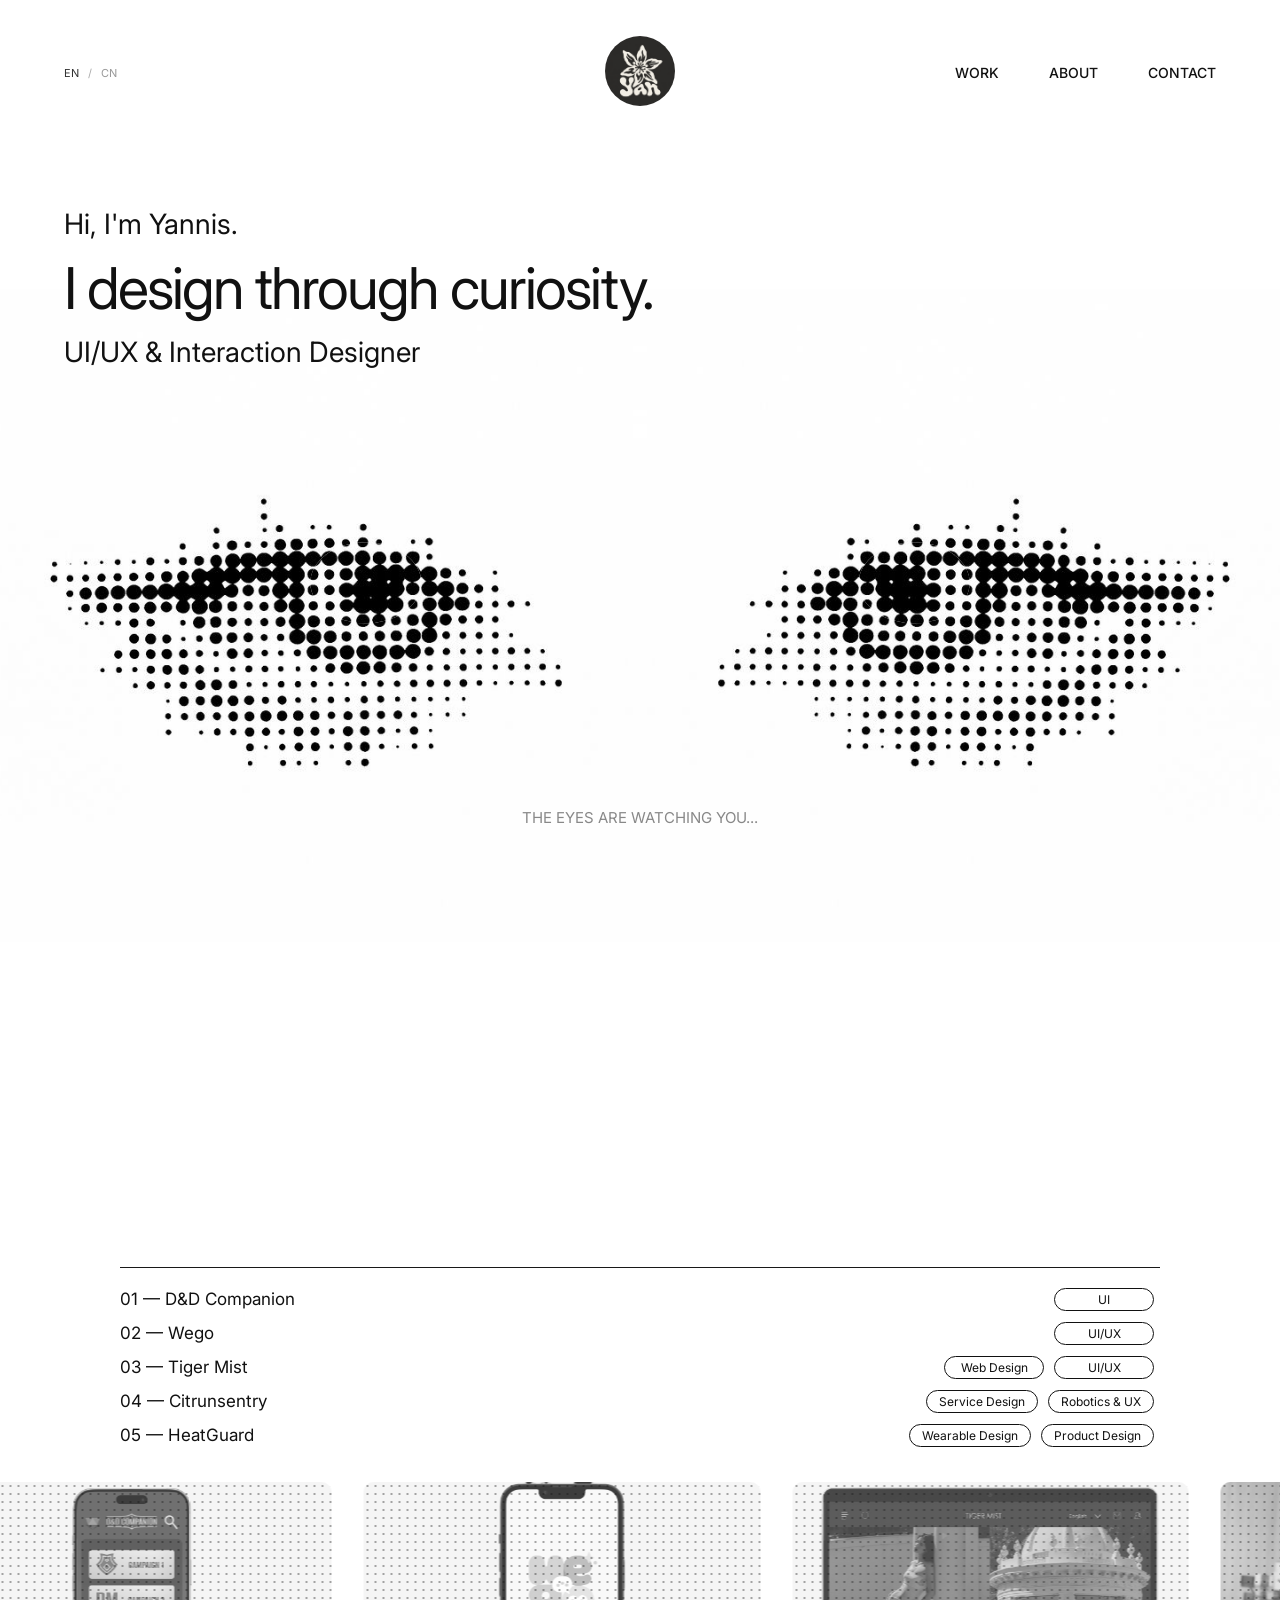
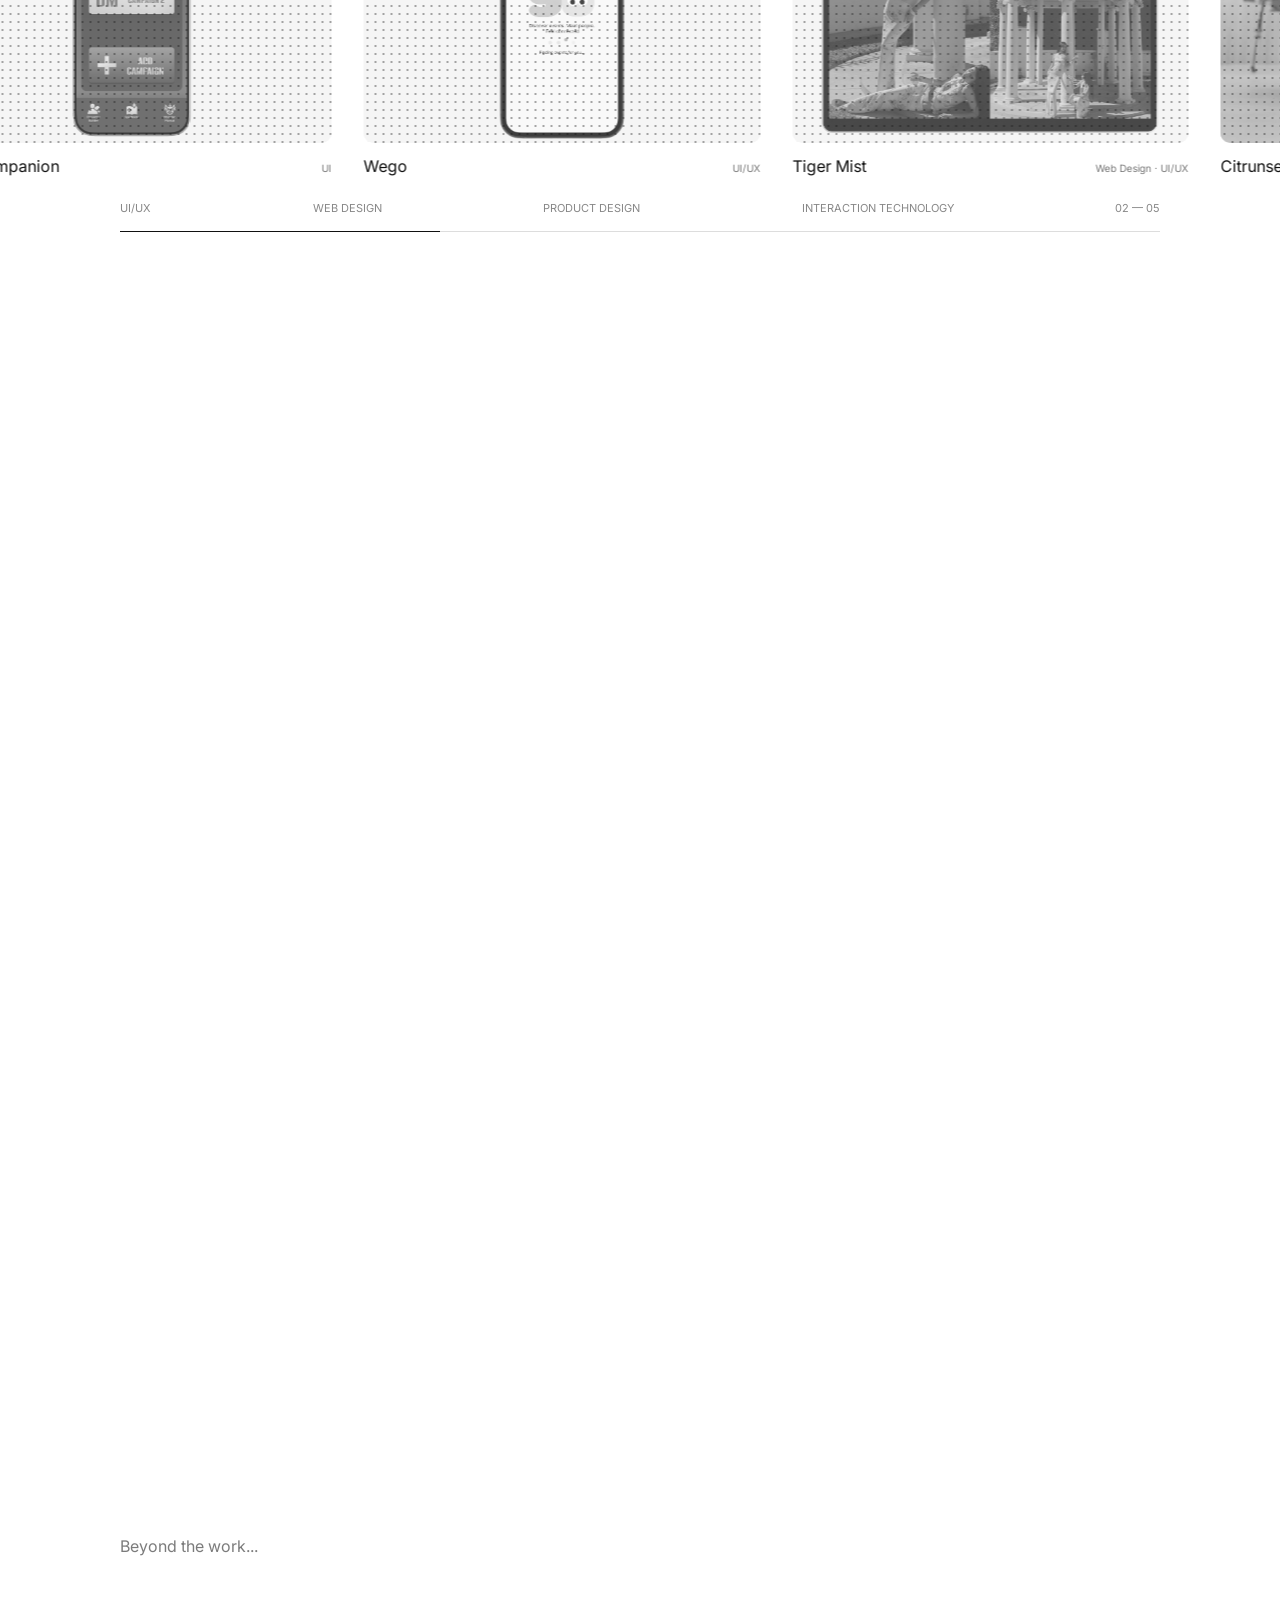
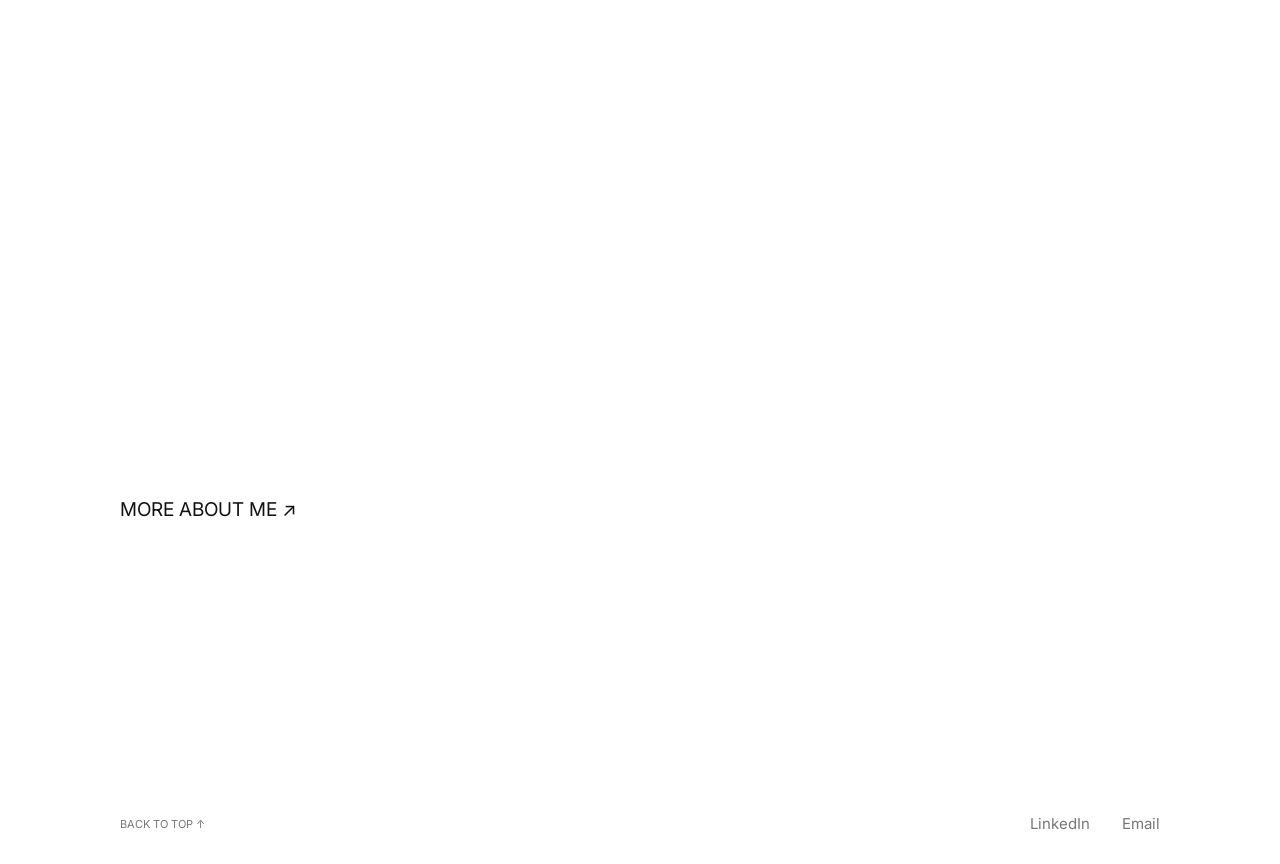
==== index.html @ 77204665 "Publish portfolio website" ====
<!doctype html><html lang="en"><head><meta charset="utf-8"><meta name="viewport" content="width=device-width,initial-scale=1"><title>Qiuyan Lai — Portfolio</title><link rel="stylesheet" href="home.css?v=language-text-4"><link rel="preconnect" href="https://fonts.googleapis.com"><link href="https://fonts.googleapis.com/css2?family=Inter:wght@300;400;500&family=Archivo+Narrow:wght@500&display=swap" rel="stylesheet"><link rel="stylesheet" href="contact-links.css?v=3"><link rel="stylesheet" href="home-content-width.css?v=2"></head><body>
<header><div class="language" aria-label="Language"><button class="active" data-lang="en">EN</button><button data-lang="zh">CN</button></div><a class="logo" href="#home" aria-label="Qiuyan Lai home"><img src="assets/home-v3/09c96.png" alt=""></a><nav><a href="#work">WORK</a><a href="about.html">ABOUT</a><a href="#contact">CONTACT</a></nav></header>
<main><section id="home" class="hero"><div class="intro"><p data-en="Hi, I'm Yannis." data-zh="你好，我是 Yannis。">Hi, I'm Yannis.</p><h1 data-en="I design through curiosity." data-zh="以好奇心，探索设计。">I design through curiosity.</h1><p data-en="UI/UX & Interaction Designer" data-zh="UI/UX 与交互设计师">UI/UX & Interaction Designer</p></div><canvas id="eyes" aria-label="Animated halftone eyes that gently follow your pointer"></canvas><p class="eyes-note">THE EYES ARE WATCHING YOU...</p></section>
<section id="work" class="work"><div class="work-pin"><div class="work-heading"><p>WHAT I’VE BEEN EXPLORING...</p><h2 data-en="Selected Works" data-zh="精选作品">Selected Works</h2></div><div class="project-list"><a class="project-row" href="dnd-companion.html" data-project><span>01 — D&D Companion</span><span class="tags"><span class="tag">UI</span></span></a><a class="project-row" href="wego.html" data-project><span>02 — Wego</span><span class="tags"><span class="tag">UI/UX</span></span></a><a class="project-row" href="tiger-mist.html" data-project><span>03 — Tiger Mist</span><span class="tags"><span class="tag">Web Design</span><span class="tag">UI/UX</span></span></a><a class="project-row" href="orchardtrack.html" data-project><span>04 — Citrunsentry</span><span class="tags"><span class="tag">Service Design</span><span class="tag">Robotics & UX</span></span></a><a class="project-row" href="heatguard.html" data-project><span>05 — HeatGuard</span><span class="tags"><span class="tag">Wearable Design</span><span class="tag">Product Design</span></span></a></div><div class="gallery-window" tabindex="0" aria-label="Projects. Use left and right arrow keys to browse."><div class="gallery"><a class="project-card" href="dnd-companion.html" data-project><div class="cover"><img class="color-dnd" src="assets/work-color/dnd.png" alt="D&D Companion project preview"><canvas class="halftone" aria-hidden="true"></canvas><span class="view">VIEW PROJECT ↗</span></div><div class="card-caption"><h3>D&D Companion</h3><span>UI</span></div></a><a class="project-card" href="wego.html" data-project><div class="cover"><img class="color-wego" src="assets/work-color/wego.png" alt="Wego project preview"><canvas class="halftone" aria-hidden="true"></canvas><span class="view">VIEW PROJECT ↗</span></div><div class="card-caption"><h3>Wego</h3><span>UI/UX</span></div></a><a class="project-card" href="tiger-mist.html" data-project><div class="cover"><img class="color-tiger-mist" src="assets/work-color/tiger-mist.png" alt="Tiger Mist project preview"><canvas class="halftone" aria-hidden="true"></canvas><span class="view">VIEW PROJECT ↗</span></div><div class="card-caption"><h3>Tiger Mist</h3><span>Web Design · UI/UX</span></div></a><a class="project-card" href="orchardtrack.html" data-project><div class="cover"><img class="color-orchardtrack" src="assets/work-color/orchardtrack.png" alt="Citrunsentry project preview"><canvas class="halftone" aria-hidden="true"></canvas><span class="view">VIEW PROJECT ↗</span></div><div class="card-caption"><h3>Citrunsentry</h3><span>Service Design · Robotics & UX</span></div></a><a class="project-card" href="heatguard.html" data-project><div class="cover"><img class="color-heatguard" src="assets/work-color/heatguard.png" alt="HeatGuard project preview"><canvas class="halftone" aria-hidden="true"></canvas><span class="view">VIEW PROJECT ↗</span></div><div class="card-caption"><h3>HeatGuard</h3><span>Wearable Design · Product Design</span></div></a></div></div><div class="gallery-footer"><span>UI/UX</span><span>WEB DESIGN</span><span>PRODUCT DESIGN</span><span>INTERACTION TECHNOLOGY</span><span class="gallery-count">01 — 05</span></div><div class="progress"><span></span></div></div></section>
<section id="about" class="about"><p class="section-note">Beyond the work...</p><a class="flower" href="about.html" aria-label="Read more about Yannis"><img class="flower-petal" src="assets/home-v3/b39a2.png" alt="" style="--fold:30deg;clip-path:polygon(50% 50%,-37.462% 1.519%,0.000% -36.603%,51.745% -49.985%)"><img class="flower-petal" src="assets/home-v3/b39a2.png" alt="" style="--fold:-30deg;clip-path:polygon(50% 50%,48.255% -49.985%,100.000% -36.603%,137.462% 1.519%)"><img class="flower-petal" src="assets/home-v3/b39a2.png" alt="" style="--fold:-90deg;clip-path:polygon(50% 50%,135.717% -1.504%,150.000% 50.000%,135.717% 101.504%)"><img class="flower-petal" src="assets/home-v3/b39a2.png" alt="" style="--fold:-150deg;clip-path:polygon(50% 50%,137.462% 98.481%,100.000% 136.603%,48.255% 149.985%)"><img class="flower-petal" src="assets/home-v3/b39a2.png" alt="" style="--fold:-210deg;clip-path:polygon(50% 50%,51.745% 149.985%,0.000% 136.603%,-37.462% 98.481%)"><img class="flower-petal" src="assets/home-v3/b39a2.png" alt="" style="--fold:-270deg;clip-path:polygon(50% 50%,-35.717% 101.504%,-50.000% 50.000%,-35.717% -1.504%)"><img class="flower-center" src="assets/home-v3/b39a2.png" alt=""></a><div class="about-copy"><h2>Hi again, I'm Yannis.</h2><p>I'm an interaction designer who enjoys exploring the space between people, technology, and everyday experiences.</p><p>Beyond design, I'm inspired by nature, making things by hand, and discovering new perspectives.</p><a href="about.html">MORE ABOUT ME ↗</a></div></section><footer id="contact"><div class="contact-links"><a class="contact-link" href="https://www.linkedin.com/in/qiuyan-lai-722b23402/" target="_blank" rel="noopener noreferrer">LinkedIn</a><span class="email-wrap"><button class="contact-link email-copy" type="button" aria-describedby="contact-email-tooltip">Email</button><span class="email-tooltip" id="contact-email-tooltip" role="tooltip">Copy email</span></span></div><span class="contact-status" role="status" aria-live="polite" aria-atomic="true"></span><a class="back-top" href="#home">BACK TO TOP ↑</a></footer></main><script src="home.js?v=language-2"></script><script src="contact-links.js?v=2"></script></body></html>
---- home.css ----
*{box-sizing:border-box}html{scroll-behavior:smooth}body{margin:0;background:#fff;color:#111;font-family:Inter,Arial,sans-serif}a{color:inherit;text-decoration:none}button{font:inherit;cursor:pointer}header{height:145px;padding:38px 5%;display:flex;align-items:center;justify-content:space-between;position:relative}nav{display:flex;gap:5vw;font:500 24px 'Archivo Narrow',Arial,sans-serif}.logo{position:absolute;left:50%;transform:translateX(-50%)}.logo img{width:70px;height:70px;border-radius:50%}.language{display:flex;border:1px solid;border-radius:30px;overflow:hidden}.language button{border:0;background:white;padding:5px 12px;font-size:13px}.language button.active{background:#111;color:#fff}.hero{height:900px;position:relative;overflow:hidden}.intro{position:absolute;top:50px;left:5%;z-index:1;pointer-events:none}.intro p{font-size:28px;margin:12px 0}.intro h1{font-size:clamp(32px,4.5vw,65px);font-weight:400;letter-spacing:-2px;margin:0}#eyes{position:absolute;inset:0;width:100%;height:100%}.eyes-note{position:absolute;top:72%;width:100%;text-align:center;color:#888;font-size:15px}.hero-bottom{position:absolute;bottom:90px;left:5%;right:5%;display:flex;justify-content:space-between;color:#888;font-size:15px}.work{position:relative;scroll-margin-top:0}.work-pin{position:sticky;top:0;background:white;padding:34px 5% 22px;overflow:hidden;min-height:100svh;display:flex;flex-direction:column;justify-content:center}.work-heading p{font-size:15px;margin:0 0 9px}.work-heading h2{font-size:40px;font-weight:400;margin:0 0 20px}.project-list{border-top:1px solid #777;padding-top:15px;max-width:100%}.project-row{display:flex;align-items:center;justify-content:space-between;min-height:34px;font-size:17px}.tags{display:flex;gap:10px}.tag{border:1px solid #111;border-radius:30px;font-size:12px;min-width:100px;padding:3px 12px;text-align:center;transition:background .2s,color .2s}.tag:hover{background:#111;color:white}.gallery-window{margin-top:30px;overflow:visible}.gallery{display:flex;gap:32px;will-change:transform}.project-card{flex:0 0 min(31vw,420px);min-width:0}.cover{height:clamp(180px,29vh,330px);position:relative;background:#f2f2f2;border-radius:10px;overflow:hidden}.cover img{width:100%;height:100%;object-fit:contain;filter:grayscale(1);transition:filter .65s;display:block}.project-card:hover img,.project-card:focus-visible img{filter:grayscale(0)}.halftone{position:absolute;inset:0;width:100%;height:100%;pointer-events:none}.view{position:absolute;bottom:15px;left:15px;border-radius:24px;background:#111;color:white;padding:10px 15px;font-size:11px;opacity:0;transform:translateY(8px);transition:.35s}.project-card:hover .view,.project-card:focus-visible .view{opacity:1;transform:none}.card-caption{display:flex;justify-content:space-between;gap:10px;align-items:baseline;padding-top:13px}.card-caption h3{font-size:16px;font-weight:400;margin:0}.card-caption>span{font-size:10px;color:#777}.gallery-footer{display:flex;justify-content:space-between;margin-top:25px;color:#888;font-size:11px;gap:15px}.progress{height:1px;background:#ddd;margin-top:16px}.progress span{display:block;background:#111;height:1px;width:20%}.about{background:#050505;color:#fff;min-height:900px;position:relative;overflow:hidden;padding:35px 5% 100px}.section-note{color:#888;font-size:16px}.flower{position:absolute;width:48%;right:-7%;top:-8%;pointer-events:none}.about-copy{position:relative;max-width:820px;padding:240px 5% 60px}.about-copy h2,.about-copy p{font-size:30px;line-height:1.7;font-weight:300;margin:0}.about-copy p{color:#ccc}.about-copy a{display:inline-block;margin-top:65px;font-size:19px}footer{padding:55px 5% 100px;position:relative;min-height:320px}footer p{font-size:32px;line-height:1.5;margin:0}footer>a{font-size:23px}.back-top{position:absolute;right:5%;bottom:35px;font-size:13px}a:focus-visible,button:focus-visible,.gallery-window:focus-visible{outline:2px solid #888;outline-offset:5px}.detail{padding:7%;max-width:1100px;margin:auto}.detail h1{font-size:60px;font-weight:400}.detail>img{max-height:65vh;max-width:100%;display:block;margin:40px auto}.detail>p{line-height:1.7}
@media(max-height:750px) and (min-width:761px){.work-pin{padding-top:18px}.work-heading h2{font-size:30px;margin-bottom:12px}.project-row{min-height:29px}.gallery-window{margin-top:20px}.cover{height:25vh}.gallery-footer{margin-top:15px}}
@media(max-width:760px){header{height:100px;padding:20px 5%}nav{gap:17px;font-size:16px}.logo{left:40%}.logo img{width:40px;height:40px}.language button{padding:4px 7px;font-size:10px}.hero{height:680px}.intro{top:35px}.intro p{font-size:17px}.intro h1{font-size:34px;letter-spacing:-1px}.eyes-note{font-size:10px}.hero-bottom{font-size:10px;bottom:60px}.work-pin{padding:28px 5%}.work-heading h2{font-size:30px}.work-heading p{font-size:11px}.project-row{font-size:13px;min-height:38px}.tag{min-width:0;font-size:9px;padding:3px 7px}.tags{gap:4px}.project-card{flex-basis:78vw}.cover{height:28vh}.gallery{gap:20px}.gallery-footer{font-size:8px}.gallery-footer span:nth-child(3),.gallery-footer span:nth-child(4){display:none}.about{min-height:740px}.flower{width:70%;right:-18%;top:0}.about-copy{padding:230px 0 30px}.about-copy h2,.about-copy p{font-size:23px}.detail h1{font-size:40px}}
@media(prefers-reduced-motion:reduce){html{scroll-behavior:auto}.work{height:auto!important}.work-pin{position:relative;min-height:0}.gallery-window{overflow-x:auto}.gallery{transform:none!important}.project-card img{filter:none}.halftone{display:none}.cover img,.view{transition:none}}

.project-card:first-child .cover{background:#f2f2f2}.project-list{border-top:0;background:url('assets/home-v3/e663b.svg') top left/100% 1px no-repeat}

/* Scroll-controlled unfolding preserves the original halftone artwork. */
.flower{aspect-ratio:1;--bloom:0;isolation:isolate}
.flower-petal,.flower-center{position:absolute;inset:0;width:100%;height:100%;object-fit:contain;transform-origin:50% 50%}
.flower-petal{transform:rotate(calc(var(--fold) * (1 - var(--bloom)))) scaleX(calc(.25 + var(--bloom) * .75)) scaleY(calc(.65 + var(--bloom) * .35));will-change:transform}
.flower-center{clip-path:circle(12% at 50% 50%);transform:scale(calc(.65 + var(--bloom) * .35))}
@media(prefers-reduced-motion:reduce){.flower{--bloom:1}.flower-petal{will-change:auto}}

.about-copy p{color:inherit;opacity:.82}.reveal-line{display:block;will-change:opacity,transform}.flower{display:block;cursor:pointer;transform-origin:50% 50%;pointer-events:auto}.flower img{pointer-events:none}.flower:focus-visible{outline:2px solid currentColor;outline-offset:6px}.about,.work-pin{transition:none}.about .section-note{color:inherit;opacity:.55}@media(prefers-reduced-motion:reduce){.reveal-line{opacity:1!important;transform:none!important}.flower{rotate:0deg!important}.work-heading{opacity:1!important}}
.work-pin .tag{border-color:currentColor}.reveal-line{white-space:normal}.about-copy{z-index:1}.flower{z-index:2}.flower-center,.flower-petal{pointer-events:none}

/* Original-color Figma covers; grayscale is applied only to the idle state. */
.cover:has(.color-orchardtrack),.cover:has(.color-heatguard){isolation:isolate}
.cover .color-orchardtrack,.cover .color-heatguard{object-fit:cover}
.cover .color-orchardtrack{object-position:30.39% center}
.cover .color-heatguard{object-position:48.78% center}
/* Gentle floating motion for the hero headline. */
@keyframes hero-headline-float {
  0%, 100% { transform: translateY(0); }
  50% { transform: translateY(-4px); }
}
.hero .intro h1 { animation: hero-headline-float 6s ease-in-out infinite; }
@media (prefers-reduced-motion: reduce) {
  .hero .intro h1 { animation: none; }
}
/* Navigation and project-list feedback. */
header nav a{position:relative;display:inline-block;transition:transform .25s ease}
header nav a::after{content:'';position:absolute;left:0;right:0;bottom:-6px;height:1px;background:currentColor;transform:scaleX(0);transform-origin:left;transition:transform .3s ease}
header nav a:hover,header nav a:focus-visible{transform:translateY(-2px)}
header nav a:hover::after,header nav a:focus-visible::after{transform:scaleX(1)}
.project-row{border-radius:4px;transition:background-color .25s,color .25s;gap:12px}
.project-row>span:first-child{transition:transform .25s ease}
.project-row:hover,.project-row:focus-visible{background:#111;color:#fff}
.project-row:hover>span:first-child,.project-row:focus-visible>span:first-child{transform:translateX(8px)}
.project-row .tags{padding-right:6px}
.typing-copy{display:inline-block;white-space:pre}
.typing-cursor{display:inline-block;width:1px;height:1em;background:currentColor;margin-left:4px;vertical-align:-.1em;animation:typing-caret .7s step-end infinite}
.typing-done .typing-cursor{display:none}
@keyframes typing-caret{50%{opacity:0}}
@media(prefers-reduced-motion:reduce){header nav a,header nav a::after,.project-row,.project-row>span:first-child,.project-row>span:first-child::after{transition:none}.typing-cursor{display:none}}

/* Navigation shared with the D&D case study. */
body>header nav{font-family:Inter,Arial,sans-serif;font-size:14px;font-weight:500;gap:50px}body>header nav a:hover,body>header nav a:focus-visible{transform:none;text-decoration:underline;text-underline-offset:8px}body>header nav a::after{display:none}@media(max-width:900px){body>header nav{font-size:12px;gap:22px}}
/* Quiet homepage language switch; stays in the scrolling header. */
body>header .language{border:0;border-radius:0;overflow:visible;align-items:center;gap:9px}
body>header .language::before{content:'/';order:1;color:#aaa;font-size:11px}
body>header .language button{background:transparent;color:#999;padding:5px 0;font:400 11px Inter,Arial,sans-serif;position:relative;cursor:pointer}
body>header .language button:first-child{order:0}
body>header .language button:last-child{order:2}
body>header .language button.active{background:transparent;color:#333}
body>header .language button::after{content:'';position:absolute;left:0;right:0;bottom:1px;height:1px;background:currentColor;transform:scaleX(0);transform-origin:left;transition:transform 180ms ease}
body>header .language button:hover::after,body>header .language button:focus-visible::after{transform:scaleX(1)}
@media(prefers-reduced-motion:reduce){body>header .language button::after{transition:none}}
---- contact-links.css ----
/* Scoped to the existing Contact Footer. */
#contact .contact-links{font-size:23px;display:flex;align-items:baseline;gap:24px;flex-wrap:wrap}
#contact .contact-link{position:relative;display:inline-block;font:inherit;line-height:inherit;color:inherit;text-decoration:none;cursor:pointer}
#contact button.contact-link{appearance:none;border:0;border-radius:0;background:none;padding:0;margin:0;text-align:left}
#contact .contact-link::after{content:"";position:absolute;left:0;right:0;bottom:-3px;height:1px;background:currentColor;transform:scaleX(0);transform-origin:left;transition:transform 200ms ease}
#contact .contact-link:hover::after,#contact .contact-link:focus-visible::after{transform:scaleX(1)}
#contact .contact-link:focus-visible{outline:2px solid currentColor;outline-offset:6px}
#contact .email-wrap{position:relative;display:inline-block}
#contact .email-tooltip{position:absolute;right:0;bottom:calc(100% + 10px);width:max-content;max-width:min(240px,80vw);font-family:inherit;font-weight:400;font-size:12px;line-height:1.4;opacity:0;visibility:hidden;transform:translateY(4px);transition:opacity 200ms ease,transform 200ms ease,visibility 200ms;pointer-events:none;z-index:2}
#contact .email-wrap.show-tooltip .email-tooltip{opacity:1;visibility:visible;transform:translateY(0)}
#contact .contact-status{position:absolute;width:1px;height:1px;padding:0;margin:-1px;overflow:hidden;clip-path:inset(50%);white-space:nowrap}
@media(prefers-reduced-motion:reduce){#contact .contact-link::after,#contact .email-tooltip{transition:none;transform:none}#contact .contact-link::after{opacity:0}#contact .contact-link:hover::after,#contact .contact-link:focus-visible::after{opacity:1}}

#contact .email-tooltip.follow-pointer{position:fixed;right:auto;bottom:auto;font-size:15px;line-height:1;white-space:nowrap;max-width:calc(100vw - 24px);transform:none;transition:opacity 180ms ease,visibility 180ms;z-index:9999}

/* Compact contact row, aligned with the page gutters. */
#contact{min-height:0;padding:28px 5%;display:flex;align-items:center;justify-content:space-between;gap:24px;color:#777}
#contact .contact-links{margin-left:auto;order:2;font-size:15px;line-height:1.5;gap:32px}
#contact .contact-link{color:#777;transition:color 180ms ease}
#contact .contact-link:hover,#contact .contact-link:focus-visible{color:#444}
#contact .back-top{position:static;order:1;font-size:11px;color:#777}
#contact .email-tooltip{color:#666}
@media(max-width:600px){#contact{padding:24px 5%;gap:16px}#contact .contact-links{gap:24px;font-size:14px}}
@media(prefers-reduced-motion:reduce){#contact .contact-link{transition:none}}
---- home-content-width.css ----
/* Align reading content; keep the hero and horizontal gallery unchanged. */
.work-heading,.project-list,.gallery-footer,.progress{width:100%;max-width:1040px;margin-left:auto;margin-right:auto}
.about{padding-left:max(40px,calc((100vw - 1040px)/2));padding-right:max(40px,calc((100vw - 1040px)/2))}
.about-copy{padding-left:0;padding-right:0;max-width:740px}
#contact{padding-left:max(40px,calc((100vw - 1040px)/2));padding-right:max(40px,calc((100vw - 1040px)/2))}
@media(max-width:800px){.about,#contact{padding-left:6%;padding-right:6%}.work-pin{padding-left:6%;padding-right:6%}}
/* A quieter scale for the homepage About introduction. */
.about-copy h2,.about-copy p{font-size:26px}
@media(max-width:760px){.about-copy h2,.about-copy p{font-size:20px}}
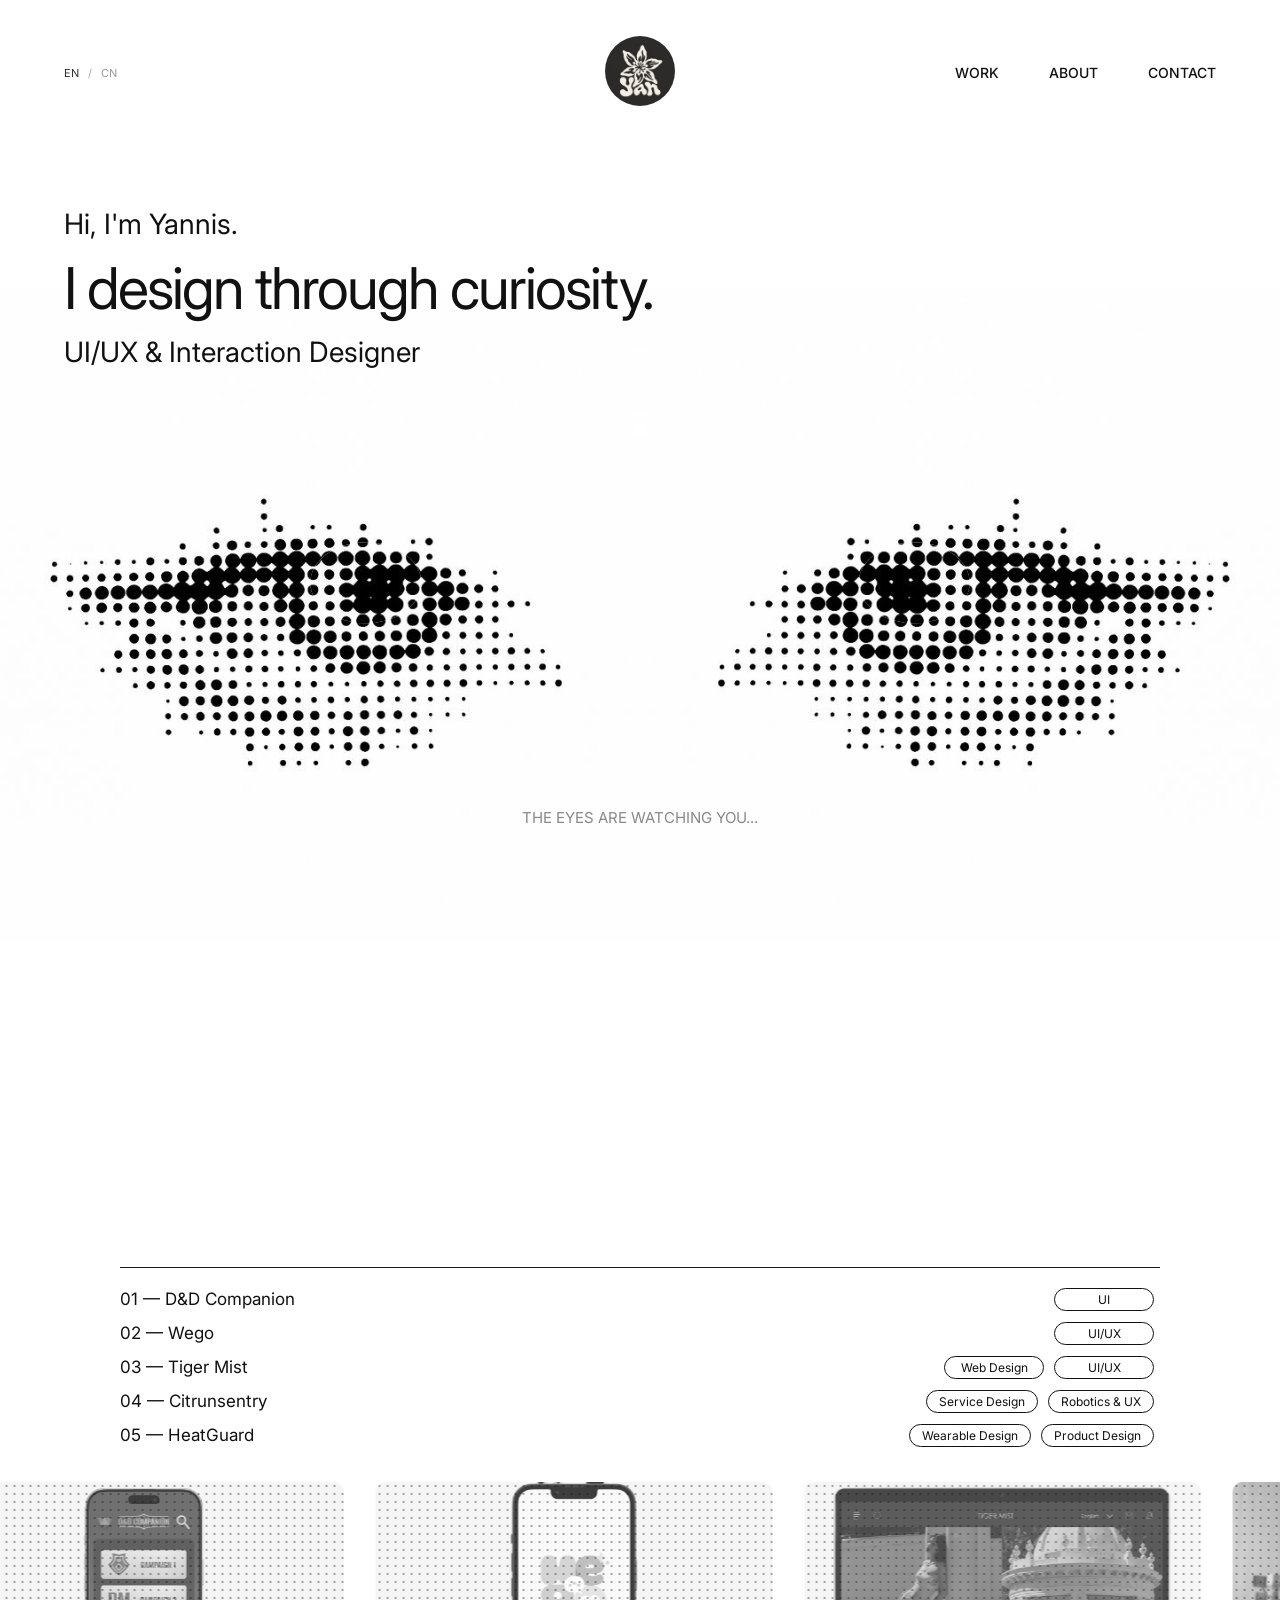
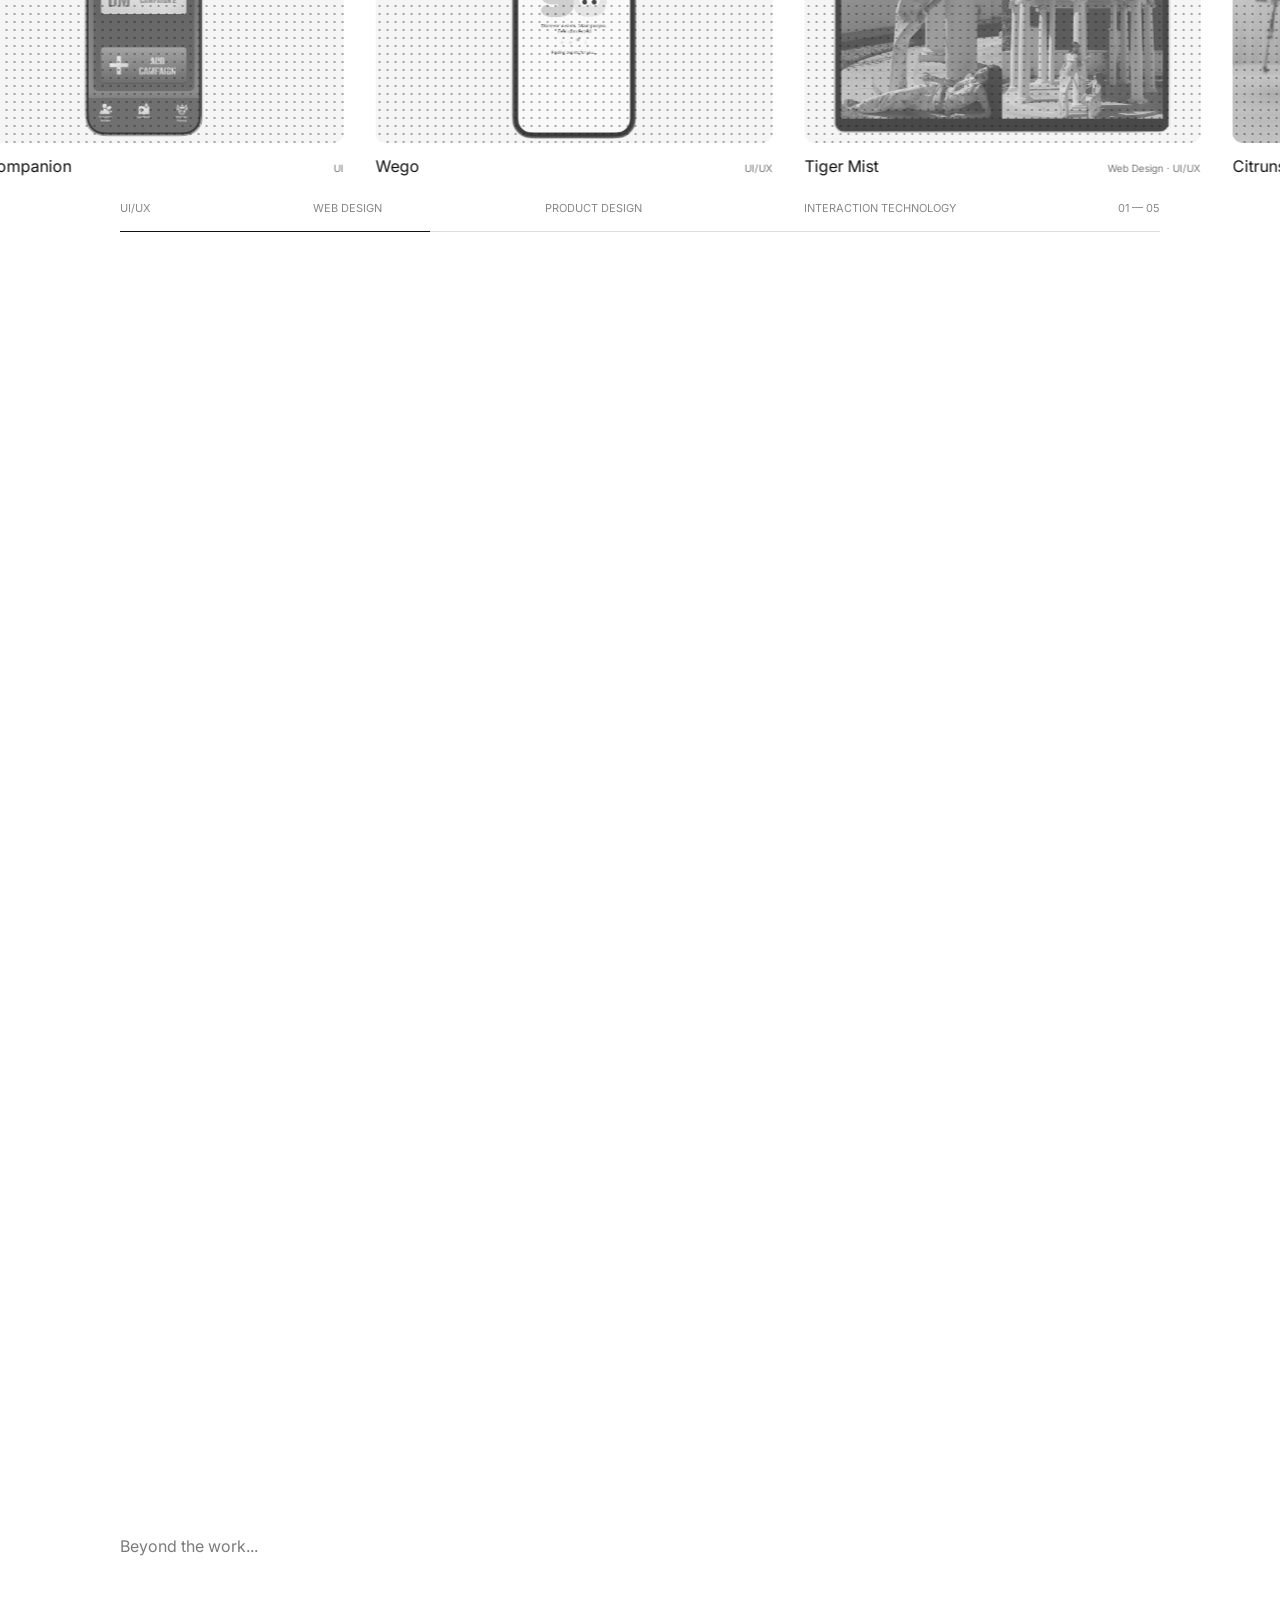
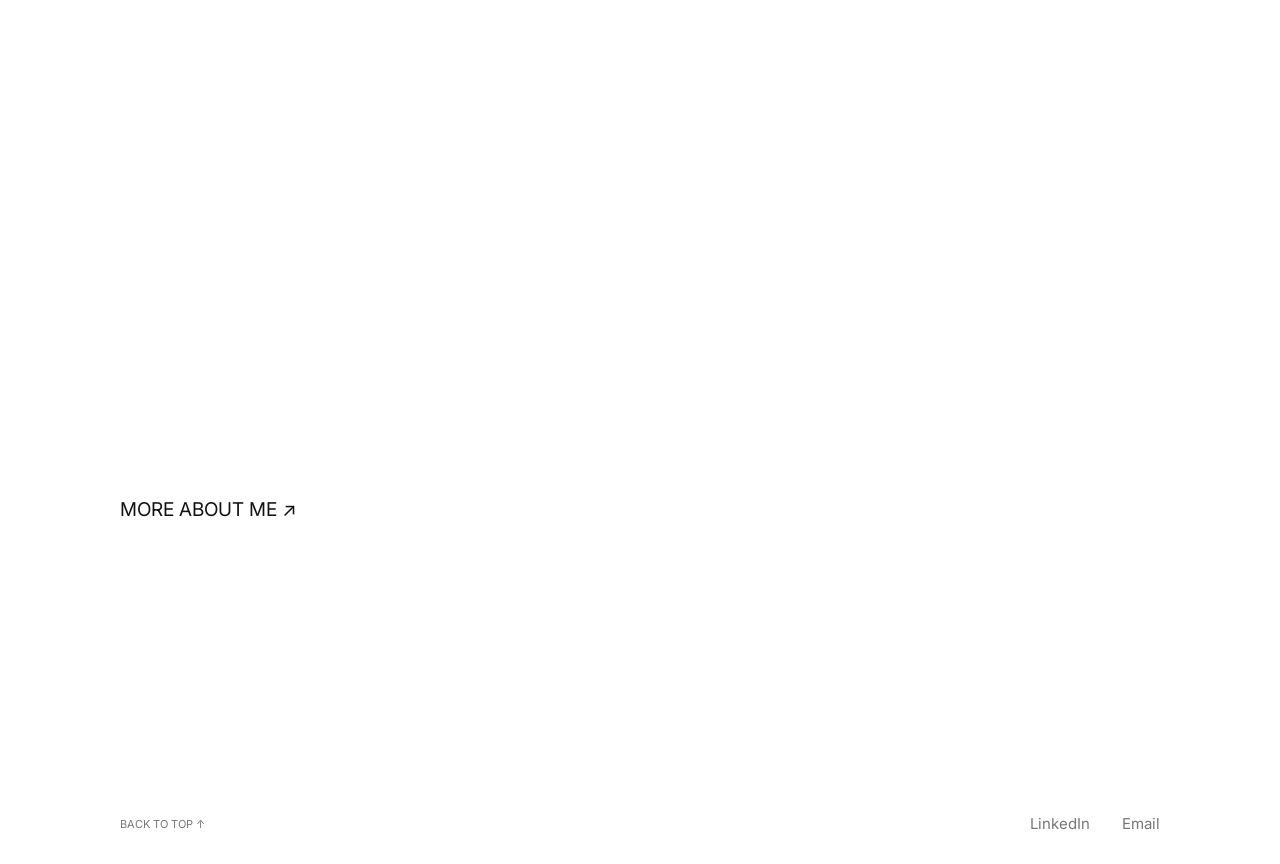
==== commit 92642181: "Refine mobile layouts and project navigation" ====
--- a/index.html
+++ b/index.html
@@ -1,5 +1,5 @@
-<!doctype html><html lang="en"><head><meta charset="utf-8"><meta name="viewport" content="width=device-width,initial-scale=1"><title>Qiuyan Lai — Portfolio</title><link rel="stylesheet" href="home.css?v=language-text-4"><link rel="preconnect" href="https://fonts.googleapis.com"><link href="https://fonts.googleapis.com/css2?family=Inter:wght@300;400;500&family=Archivo+Narrow:wght@500&display=swap" rel="stylesheet"><link rel="stylesheet" href="contact-links.css?v=3"><link rel="stylesheet" href="home-content-width.css?v=2"></head><body>
+<!doctype html><html lang="en"><head><meta charset="utf-8"><meta name="viewport" content="width=device-width,initial-scale=1"><title>Qiuyan Lai — Portfolio</title><link rel="stylesheet" href="home.css?v=mobile-spacing-8"><link rel="preconnect" href="https://fonts.googleapis.com"><link href="https://fonts.googleapis.com/css2?family=Inter:wght@300;400;500&family=Archivo+Narrow:wght@500&display=swap" rel="stylesheet"><link rel="stylesheet" href="contact-links.css?v=3"><link rel="stylesheet" href="home-content-width.css?v=2"></head><body>
 <header><div class="language" aria-label="Language"><button class="active" data-lang="en">EN</button><button data-lang="zh">CN</button></div><a class="logo" href="#home" aria-label="Qiuyan Lai home"><img src="assets/home-v3/09c96.png" alt=""></a><nav><a href="#work">WORK</a><a href="about.html">ABOUT</a><a href="#contact">CONTACT</a></nav></header>
 <main><section id="home" class="hero"><div class="intro"><p data-en="Hi, I'm Yannis." data-zh="你好，我是 Yannis。">Hi, I'm Yannis.</p><h1 data-en="I design through curiosity." data-zh="以好奇心，探索设计。">I design through curiosity.</h1><p data-en="UI/UX & Interaction Designer" data-zh="UI/UX 与交互设计师">UI/UX & Interaction Designer</p></div><canvas id="eyes" aria-label="Animated halftone eyes that gently follow your pointer"></canvas><p class="eyes-note">THE EYES ARE WATCHING YOU...</p></section>
 <section id="work" class="work"><div class="work-pin"><div class="work-heading"><p>WHAT I’VE BEEN EXPLORING...</p><h2 data-en="Selected Works" data-zh="精选作品">Selected Works</h2></div><div class="project-list"><a class="project-row" href="dnd-companion.html" data-project><span>01 — D&D Companion</span><span class="tags"><span class="tag">UI</span></span></a><a class="project-row" href="wego.html" data-project><span>02 — Wego</span><span class="tags"><span class="tag">UI/UX</span></span></a><a class="project-row" href="tiger-mist.html" data-project><span>03 — Tiger Mist</span><span class="tags"><span class="tag">Web Design</span><span class="tag">UI/UX</span></span></a><a class="project-row" href="orchardtrack.html" data-project><span>04 — Citrunsentry</span><span class="tags"><span class="tag">Service Design</span><span class="tag">Robotics & UX</span></span></a><a class="project-row" href="heatguard.html" data-project><span>05 — HeatGuard</span><span class="tags"><span class="tag">Wearable Design</span><span class="tag">Product Design</span></span></a></div><div class="gallery-window" tabindex="0" aria-label="Projects. Use left and right arrow keys to browse."><div class="gallery"><a class="project-card" href="dnd-companion.html" data-project><div class="cover"><img class="color-dnd" src="assets/work-color/dnd.png" alt="D&D Companion project preview"><canvas class="halftone" aria-hidden="true"></canvas><span class="view">VIEW PROJECT ↗</span></div><div class="card-caption"><h3>D&D Companion</h3><span>UI</span></div></a><a class="project-card" href="wego.html" data-project><div class="cover"><img class="color-wego" src="assets/work-color/wego.png" alt="Wego project preview"><canvas class="halftone" aria-hidden="true"></canvas><span class="view">VIEW PROJECT ↗</span></div><div class="card-caption"><h3>Wego</h3><span>UI/UX</span></div></a><a class="project-card" href="tiger-mist.html" data-project><div class="cover"><img class="color-tiger-mist" src="assets/work-color/tiger-mist.png" alt="Tiger Mist project preview"><canvas class="halftone" aria-hidden="true"></canvas><span class="view">VIEW PROJECT ↗</span></div><div class="card-caption"><h3>Tiger Mist</h3><span>Web Design · UI/UX</span></div></a><a class="project-card" href="orchardtrack.html" data-project><div class="cover"><img class="color-orchardtrack" src="assets/work-color/orchardtrack.png" alt="Citrunsentry project preview"><canvas class="halftone" aria-hidden="true"></canvas><span class="view">VIEW PROJECT ↗</span></div><div class="card-caption"><h3>Citrunsentry</h3><span>Service Design · Robotics & UX</span></div></a><a class="project-card" href="heatguard.html" data-project><div class="cover"><img class="color-heatguard" src="assets/work-color/heatguard.png" alt="HeatGuard project preview"><canvas class="halftone" aria-hidden="true"></canvas><span class="view">VIEW PROJECT ↗</span></div><div class="card-caption"><h3>HeatGuard</h3><span>Wearable Design · Product Design</span></div></a></div></div><div class="gallery-footer"><span>UI/UX</span><span>WEB DESIGN</span><span>PRODUCT DESIGN</span><span>INTERACTION TECHNOLOGY</span><span class="gallery-count">01 — 05</span></div><div class="progress"><span></span></div></div></section>
-<section id="about" class="about"><p class="section-note">Beyond the work...</p><a class="flower" href="about.html" aria-label="Read more about Yannis"><img class="flower-petal" src="assets/home-v3/b39a2.png" alt="" style="--fold:30deg;clip-path:polygon(50% 50%,-37.462% 1.519%,0.000% -36.603%,51.745% -49.985%)"><img class="flower-petal" src="assets/home-v3/b39a2.png" alt="" style="--fold:-30deg;clip-path:polygon(50% 50%,48.255% -49.985%,100.000% -36.603%,137.462% 1.519%)"><img class="flower-petal" src="assets/home-v3/b39a2.png" alt="" style="--fold:-90deg;clip-path:polygon(50% 50%,135.717% -1.504%,150.000% 50.000%,135.717% 101.504%)"><img class="flower-petal" src="assets/home-v3/b39a2.png" alt="" style="--fold:-150deg;clip-path:polygon(50% 50%,137.462% 98.481%,100.000% 136.603%,48.255% 149.985%)"><img class="flower-petal" src="assets/home-v3/b39a2.png" alt="" style="--fold:-210deg;clip-path:polygon(50% 50%,51.745% 149.985%,0.000% 136.603%,-37.462% 98.481%)"><img class="flower-petal" src="assets/home-v3/b39a2.png" alt="" style="--fold:-270deg;clip-path:polygon(50% 50%,-35.717% 101.504%,-50.000% 50.000%,-35.717% -1.504%)"><img class="flower-center" src="assets/home-v3/b39a2.png" alt=""></a><div class="about-copy"><h2>Hi again, I'm Yannis.</h2><p>I'm an interaction designer who enjoys exploring the space between people, technology, and everyday experiences.</p><p>Beyond design, I'm inspired by nature, making things by hand, and discovering new perspectives.</p><a href="about.html">MORE ABOUT ME ↗</a></div></section><footer id="contact"><div class="contact-links"><a class="contact-link" href="https://www.linkedin.com/in/qiuyan-lai-722b23402/" target="_blank" rel="noopener noreferrer">LinkedIn</a><span class="email-wrap"><button class="contact-link email-copy" type="button" aria-describedby="contact-email-tooltip">Email</button><span class="email-tooltip" id="contact-email-tooltip" role="tooltip">Copy email</span></span></div><span class="contact-status" role="status" aria-live="polite" aria-atomic="true"></span><a class="back-top" href="#home">BACK TO TOP ↑</a></footer></main><script src="home.js?v=language-2"></script><script src="contact-links.js?v=2"></script></body></html>+<section id="about" class="about"><p class="section-note">Beyond the work...</p><a class="flower" href="about.html" aria-label="Read more about Yannis"><img class="flower-petal" src="assets/home-v3/b39a2.png" alt="" style="--fold:30deg;clip-path:polygon(50% 50%,-37.462% 1.519%,0.000% -36.603%,51.745% -49.985%)"><img class="flower-petal" src="assets/home-v3/b39a2.png" alt="" style="--fold:-30deg;clip-path:polygon(50% 50%,48.255% -49.985%,100.000% -36.603%,137.462% 1.519%)"><img class="flower-petal" src="assets/home-v3/b39a2.png" alt="" style="--fold:-90deg;clip-path:polygon(50% 50%,135.717% -1.504%,150.000% 50.000%,135.717% 101.504%)"><img class="flower-petal" src="assets/home-v3/b39a2.png" alt="" style="--fold:-150deg;clip-path:polygon(50% 50%,137.462% 98.481%,100.000% 136.603%,48.255% 149.985%)"><img class="flower-petal" src="assets/home-v3/b39a2.png" alt="" style="--fold:-210deg;clip-path:polygon(50% 50%,51.745% 149.985%,0.000% 136.603%,-37.462% 98.481%)"><img class="flower-petal" src="assets/home-v3/b39a2.png" alt="" style="--fold:-270deg;clip-path:polygon(50% 50%,-35.717% 101.504%,-50.000% 50.000%,-35.717% -1.504%)"><img class="flower-center" src="assets/home-v3/b39a2.png" alt=""></a><div class="about-copy"><h2>Hi again, I'm Yannis.</h2><p>I'm an interaction designer who enjoys exploring the space between people, technology, and everyday experiences.</p><p>Beyond design, I'm inspired by nature, making things by hand, and discovering new perspectives.</p><a href="about.html">MORE ABOUT ME ↗</a></div></section><footer id="contact"><div class="contact-links"><a class="contact-link" href="https://www.linkedin.com/in/qiuyan-lai-722b23402/" target="_blank" rel="noopener noreferrer">LinkedIn</a><span class="email-wrap"><button class="contact-link email-copy" type="button" aria-describedby="contact-email-tooltip">Email</button><span class="email-tooltip" id="contact-email-tooltip" role="tooltip">Copy email</span></span></div><span class="contact-status" role="status" aria-live="polite" aria-atomic="true"></span><a class="back-top" href="#home">BACK TO TOP ↑</a></footer></main><script src="home.js?v=mobile-spacing-3"></script><script src="contact-links.js?v=2"></script></body></html>
--- a/home.css
+++ b/home.css
@@ -57,3 +57,12 @@
 body>header .language button::after{content:'';position:absolute;left:0;right:0;bottom:1px;height:1px;background:currentColor;transform:scaleX(0);transform-origin:left;transition:transform 180ms ease}
 body>header .language button:hover::after,body>header .language button:focus-visible::after{transform:scaleX(1)}
 @media(prefers-reduced-motion:reduce){body>header .language button::after{transition:none}}
+
+/* Mobile homepage: uncluttered navigation and separate text / eye space. */
+@media(max-width:600px){
+ body>header{border-bottom:1px solid #e8e8e8}
+ body>header .logo{display:none}
+ #home .intro{top:24px}
+}
+
+@media(max-width:600px){body>header{height:68px;padding:12px 5%}}
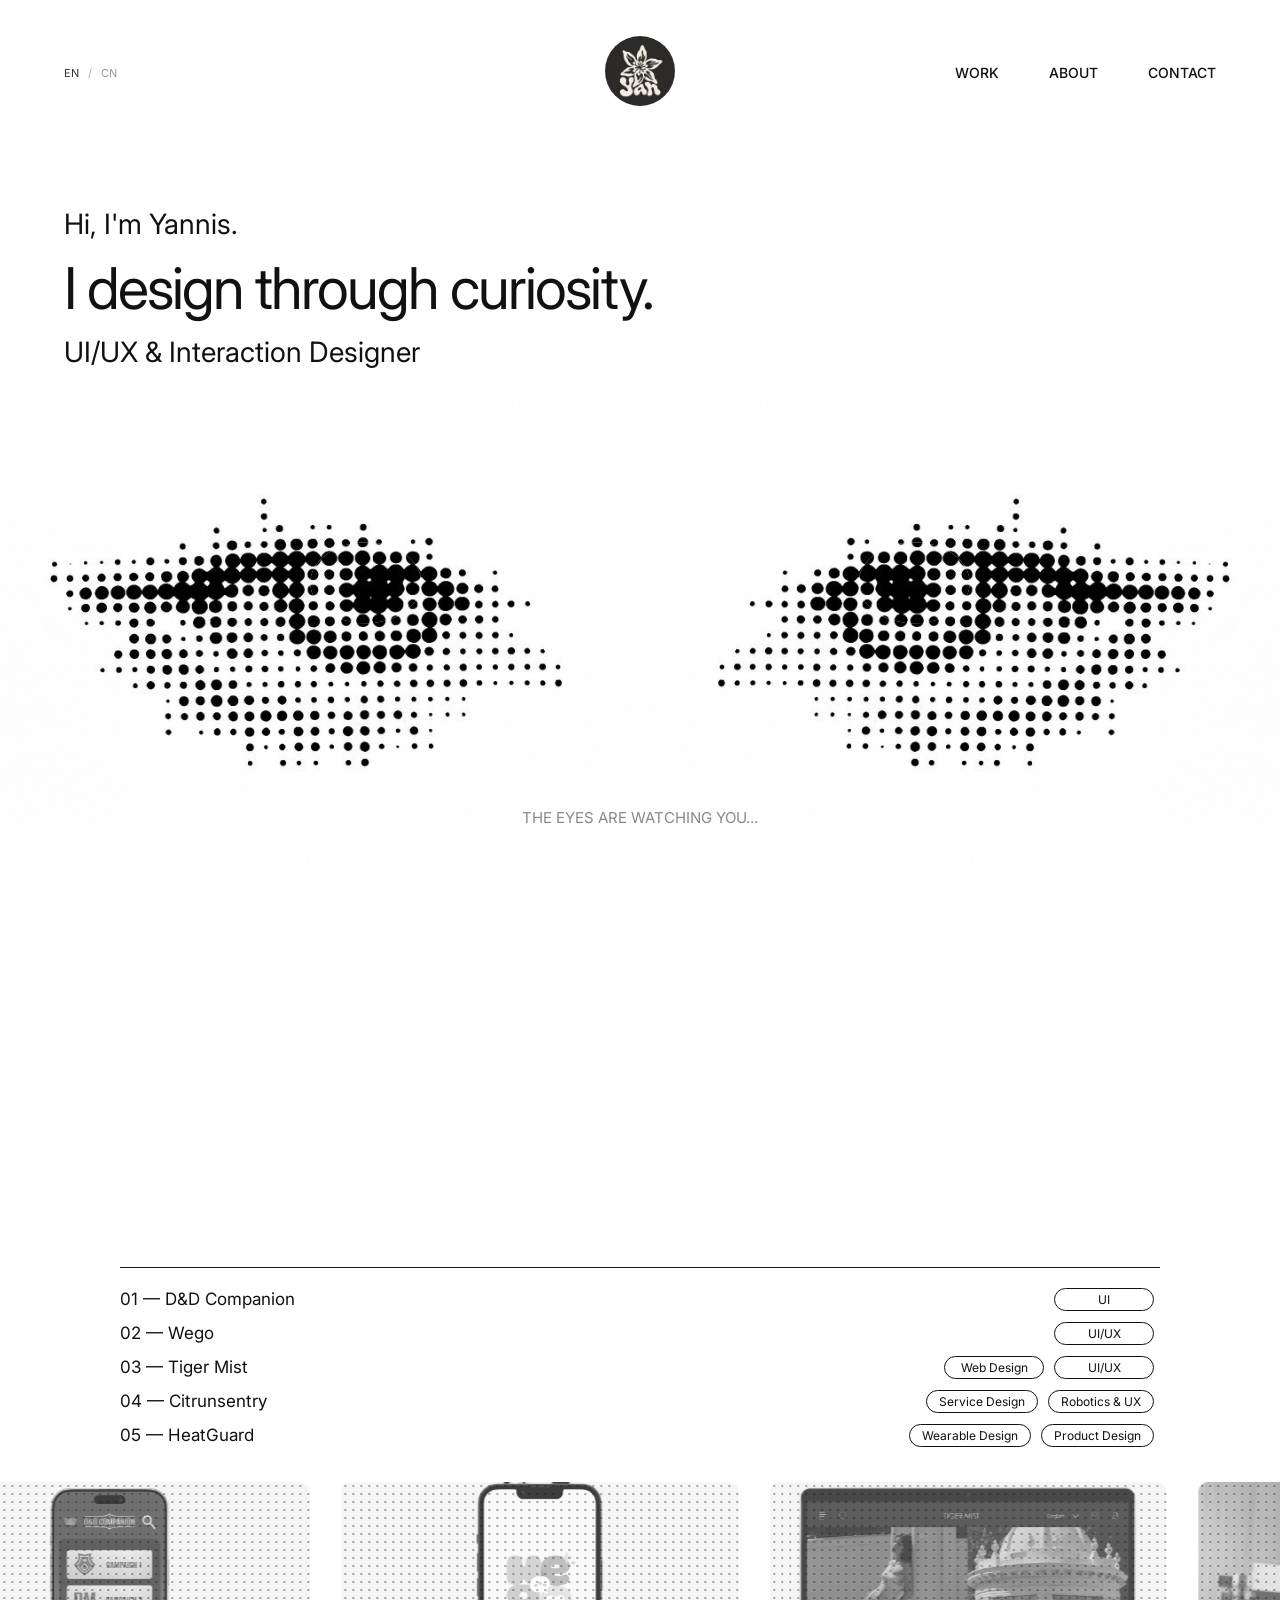
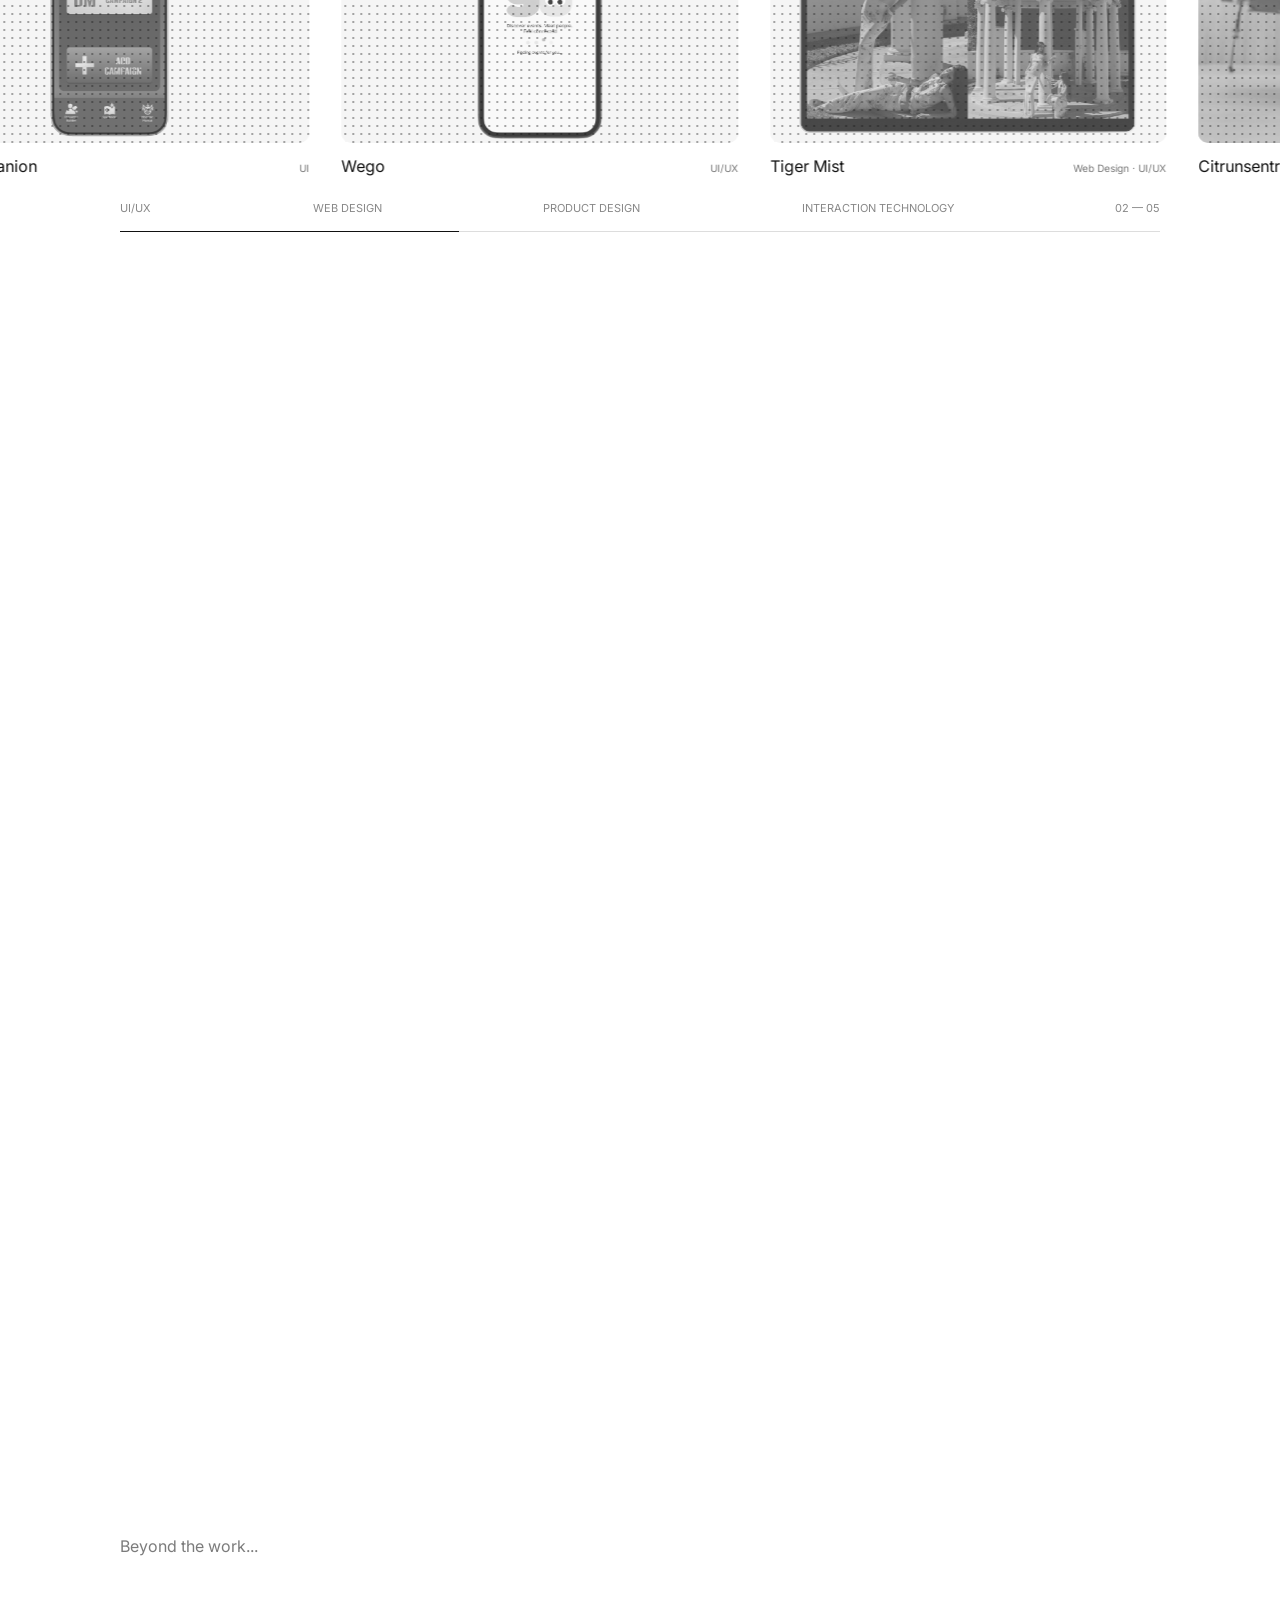
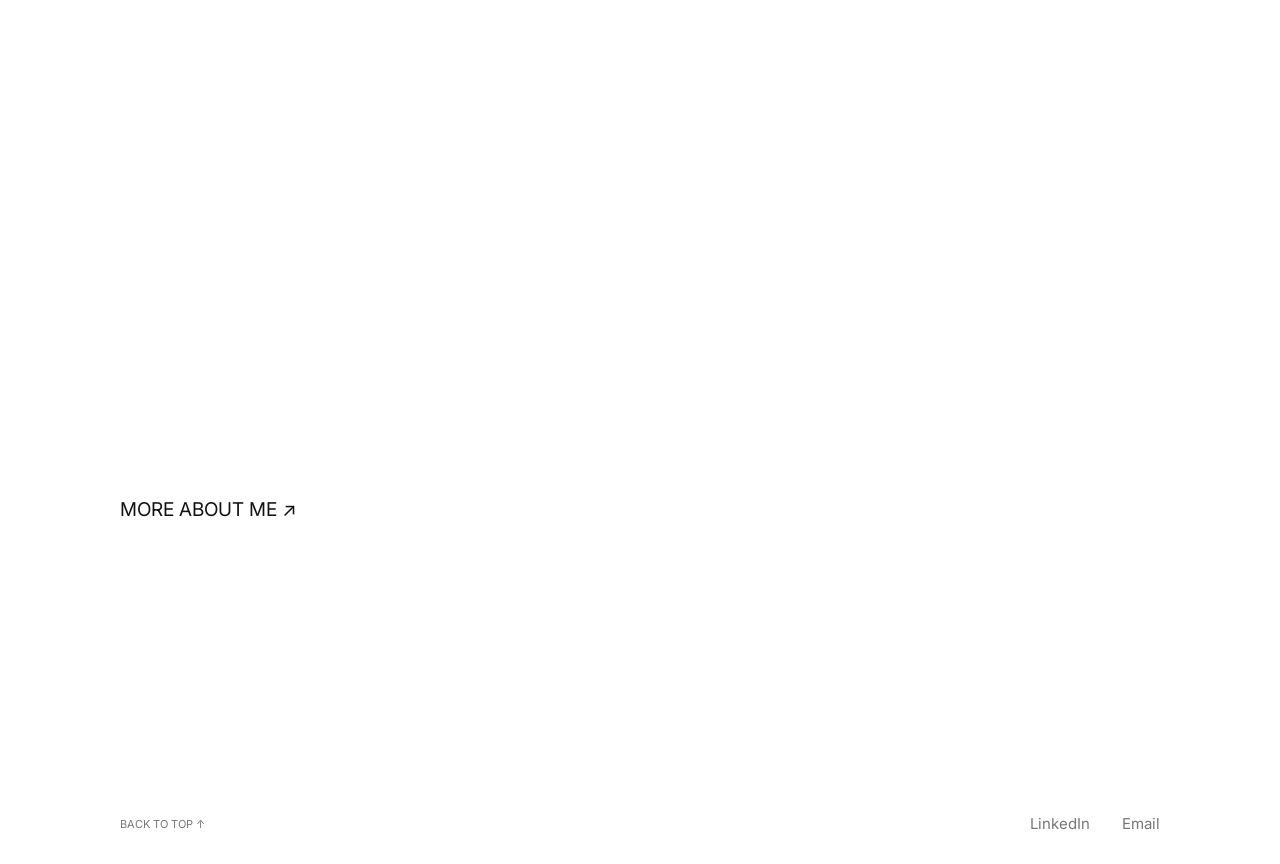
==== commit 8306f9ef: "Add dark flower favicon across portfolio pages" ====
--- a/index.html
+++ b/index.html
@@ -1,4 +1,4 @@
-<!doctype html><html lang="en"><head><meta charset="utf-8"><meta name="viewport" content="width=device-width,initial-scale=1"><title>Qiuyan Lai — Portfolio</title><link rel="stylesheet" href="home.css?v=mobile-spacing-8"><link rel="preconnect" href="https://fonts.googleapis.com"><link href="https://fonts.googleapis.com/css2?family=Inter:wght@300;400;500&family=Archivo+Narrow:wght@500&display=swap" rel="stylesheet"><link rel="stylesheet" href="contact-links.css?v=3"><link rel="stylesheet" href="home-content-width.css?v=2"></head><body>
+<!doctype html><html lang="en"><head><meta charset="utf-8"><meta name="viewport" content="width=device-width,initial-scale=1"><title>Qiuyan Lai — Portfolio</title><link rel="stylesheet" href="home.css?v=mobile-spacing-8"><link rel="preconnect" href="https://fonts.googleapis.com"><link href="https://fonts.googleapis.com/css2?family=Inter:wght@300;400;500&family=Archivo+Narrow:wght@500&display=swap" rel="stylesheet"><link rel="stylesheet" href="contact-links.css?v=3"><link rel="stylesheet" href="home-content-width.css?v=2"><link rel="icon" type="image/png" href="favicon.png?v=3"></head><body>
 <header><div class="language" aria-label="Language"><button class="active" data-lang="en">EN</button><button data-lang="zh">CN</button></div><a class="logo" href="#home" aria-label="Qiuyan Lai home"><img src="assets/home-v3/09c96.png" alt=""></a><nav><a href="#work">WORK</a><a href="about.html">ABOUT</a><a href="#contact">CONTACT</a></nav></header>
 <main><section id="home" class="hero"><div class="intro"><p data-en="Hi, I'm Yannis." data-zh="你好，我是 Yannis。">Hi, I'm Yannis.</p><h1 data-en="I design through curiosity." data-zh="以好奇心，探索设计。">I design through curiosity.</h1><p data-en="UI/UX & Interaction Designer" data-zh="UI/UX 与交互设计师">UI/UX & Interaction Designer</p></div><canvas id="eyes" aria-label="Animated halftone eyes that gently follow your pointer"></canvas><p class="eyes-note">THE EYES ARE WATCHING YOU...</p></section>
 <section id="work" class="work"><div class="work-pin"><div class="work-heading"><p>WHAT I’VE BEEN EXPLORING...</p><h2 data-en="Selected Works" data-zh="精选作品">Selected Works</h2></div><div class="project-list"><a class="project-row" href="dnd-companion.html" data-project><span>01 — D&D Companion</span><span class="tags"><span class="tag">UI</span></span></a><a class="project-row" href="wego.html" data-project><span>02 — Wego</span><span class="tags"><span class="tag">UI/UX</span></span></a><a class="project-row" href="tiger-mist.html" data-project><span>03 — Tiger Mist</span><span class="tags"><span class="tag">Web Design</span><span class="tag">UI/UX</span></span></a><a class="project-row" href="orchardtrack.html" data-project><span>04 — Citrunsentry</span><span class="tags"><span class="tag">Service Design</span><span class="tag">Robotics & UX</span></span></a><a class="project-row" href="heatguard.html" data-project><span>05 — HeatGuard</span><span class="tags"><span class="tag">Wearable Design</span><span class="tag">Product Design</span></span></a></div><div class="gallery-window" tabindex="0" aria-label="Projects. Use left and right arrow keys to browse."><div class="gallery"><a class="project-card" href="dnd-companion.html" data-project><div class="cover"><img class="color-dnd" src="assets/work-color/dnd.png" alt="D&D Companion project preview"><canvas class="halftone" aria-hidden="true"></canvas><span class="view">VIEW PROJECT ↗</span></div><div class="card-caption"><h3>D&D Companion</h3><span>UI</span></div></a><a class="project-card" href="wego.html" data-project><div class="cover"><img class="color-wego" src="assets/work-color/wego.png" alt="Wego project preview"><canvas class="halftone" aria-hidden="true"></canvas><span class="view">VIEW PROJECT ↗</span></div><div class="card-caption"><h3>Wego</h3><span>UI/UX</span></div></a><a class="project-card" href="tiger-mist.html" data-project><div class="cover"><img class="color-tiger-mist" src="assets/work-color/tiger-mist.png" alt="Tiger Mist project preview"><canvas class="halftone" aria-hidden="true"></canvas><span class="view">VIEW PROJECT ↗</span></div><div class="card-caption"><h3>Tiger Mist</h3><span>Web Design · UI/UX</span></div></a><a class="project-card" href="orchardtrack.html" data-project><div class="cover"><img class="color-orchardtrack" src="assets/work-color/orchardtrack.png" alt="Citrunsentry project preview"><canvas class="halftone" aria-hidden="true"></canvas><span class="view">VIEW PROJECT ↗</span></div><div class="card-caption"><h3>Citrunsentry</h3><span>Service Design · Robotics & UX</span></div></a><a class="project-card" href="heatguard.html" data-project><div class="cover"><img class="color-heatguard" src="assets/work-color/heatguard.png" alt="HeatGuard project preview"><canvas class="halftone" aria-hidden="true"></canvas><span class="view">VIEW PROJECT ↗</span></div><div class="card-caption"><h3>HeatGuard</h3><span>Wearable Design · Product Design</span></div></a></div></div><div class="gallery-footer"><span>UI/UX</span><span>WEB DESIGN</span><span>PRODUCT DESIGN</span><span>INTERACTION TECHNOLOGY</span><span class="gallery-count">01 — 05</span></div><div class="progress"><span></span></div></div></section>
